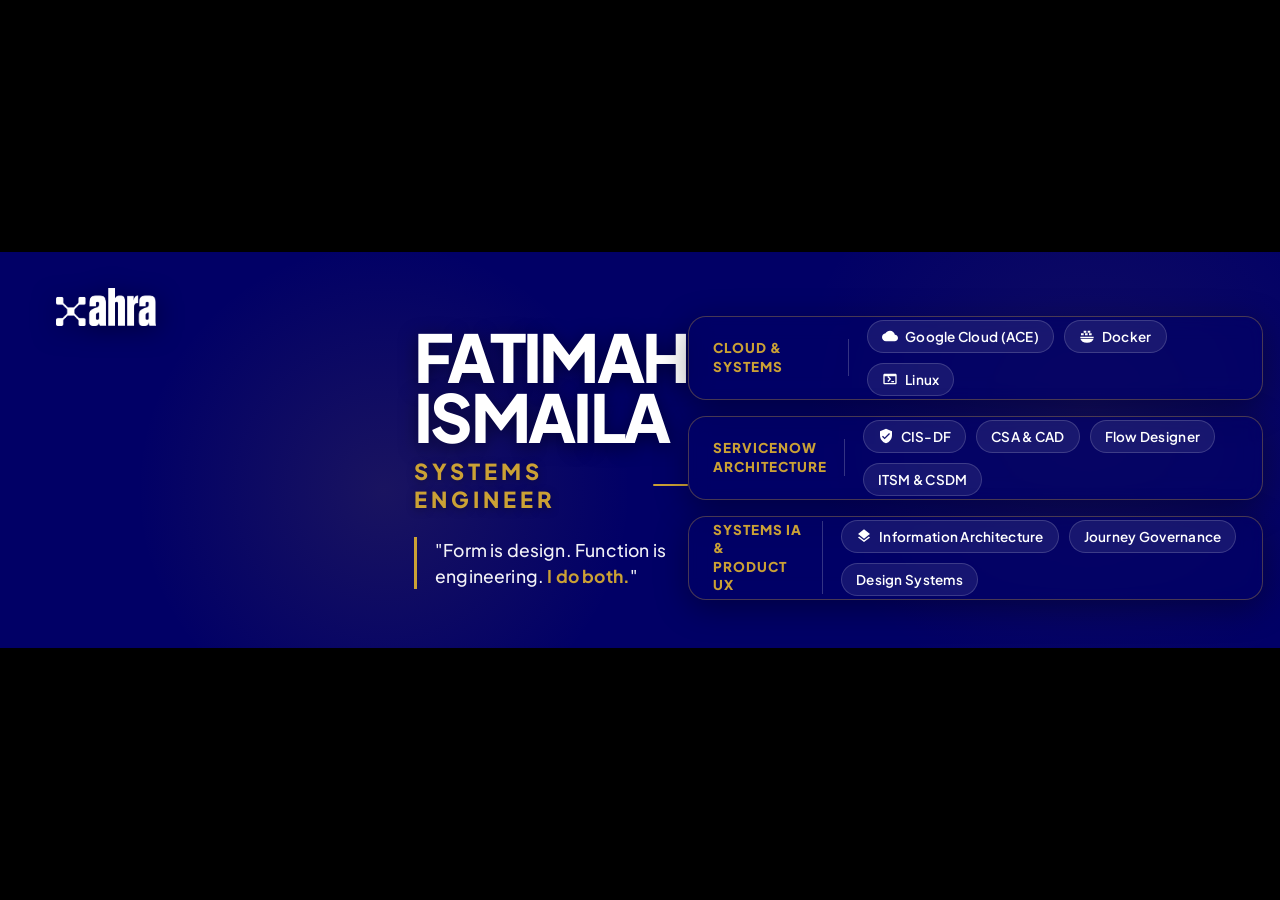
==== banner-design.html @ bd6edb03 "Update portfolio with mobile popup nav, clean header, and refresh LinkedIn banner to Systems Enginee" ====
<!DOCTYPE html>
<html lang="en">
<head>
  <meta charset="UTF-8">
  <meta name="viewport" content="width=device-width, initial-scale=1.0">
  <title>LinkedIn Banner Design</title>
  
  <!-- Plus Jakarta Sans from Google Fonts -->
  <link rel="preconnect" href="https://fonts.googleapis.com">
  <link rel="preconnect" href="https://fonts.gstatic.com" crossorigin>
  <link href="https://fonts.googleapis.com/css2?family=Plus+Jakarta+Sans:ital,wght@0,300;0,400;0,500;0,600;0,700;0,800;1,400&display=swap" rel="stylesheet">

  <style>
    /* Reset & Base */
    * {
      margin: 0;
      padding: 0;
      box-sizing: border-box;
    }

    body {
      background-color: #000000;
      font-family: 'Plus Jakarta Sans', sans-serif;
      overflow: hidden;
      display: flex;
      justify-content: center;
      align-items: center;
      height: 100vh;
      width: 100vw;
    }

    /* Banner Container - Exact LinkedIn Dimensions */
    .banner {
      width: 1584px;
      height: 396px;
      background-color: #010066; /* Brand Navy */
      position: relative;
      overflow: hidden;
      display: flex;
      align-items: center;
      justify-content: space-between;
      padding: 0 64px;
      z-index: 0;
    }

    /* Top Left Corner Logo */
    .top-left-logo {
      position: absolute;
      top: 36px;
      left: 56px;
      height: 38px;
      width: auto;
      z-index: 20;
      filter: drop-shadow(0 4px 12px rgba(0, 0, 0, 0.5));
    }

    /* Brand Pattern Background Overlay */
    .pattern-bg {
      position: absolute;
      inset: 0;
      background-image: url('brand-pattern.png');
      background-repeat: repeat;
      background-size: 500px; /* Clean scale for diagonal shapes */
      opacity: 0.16; /* Subtle, non-distracting background */
      mix-blend-mode: multiply; /* Blends white shapes into navy background */
      z-index: 1;
    }

    /* Dark Radial Gradient to focus attention and fade out pattern */
    .pattern-fade {
      position: absolute;
      inset: 0;
      background: radial-gradient(circle at 80% 50%, rgba(1, 0, 102, 0.4) 0%, rgba(1, 0, 102, 0.95) 80%);
      z-index: 2;
    }

    /* Subtle ambient glows using Gold (#CBA135) */
    .ambient-glow-left {
      position: absolute;
      top: 60%;
      left: 30%;
      transform: translate(-50%, -50%);
      width: 500px;
      height: 500px;
      background: radial-gradient(circle, rgba(203, 161, 53, 0.12) 0%, rgba(203, 161, 53, 0) 70%);
      z-index: 3;
      pointer-events: none;
    }

    .ambient-glow-right {
      position: absolute;
      top: 40%;
      right: 15%;
      transform: translate(50%, -50%);
      width: 600px;
      height: 600px;
      background: radial-gradient(circle, rgba(203, 161, 53, 0.08) 0%, rgba(203, 161, 53, 0) 70%);
      z-index: 3;
      pointer-events: none;
    }

    /* Left Side Content (Name, Systems Engineer Title, Quote) */
    .left-content {
      position: relative;
      z-index: 10;
      display: flex;
      flex-direction: column;
      justify-content: center;
      height: 100%;
      padding-left: 350px; /* Safe space to prevent LinkedIn DP overlap */
      max-width: 820px;
      padding-top: 15px;
    }

    /* Display Font simulation matching the portfolio h1.display-font style */
    .display-font {
      font-weight: 800;
      text-transform: uppercase;
      letter-spacing: -0.04em;
      line-height: 0.92;
    }

    .name-title {
      font-size: 66px;
      color: #FFFFFF;
      margin-bottom: 10px;
      text-shadow: 0 4px 18px rgba(0, 0, 0, 0.5);
    }

    .role-title {
      font-size: 22px;
      color: #CBA135; /* Brand Gold */
      font-weight: 800;
      letter-spacing: 0.18em;
      text-transform: uppercase;
      margin-bottom: 24px;
      text-shadow: 0 2px 8px rgba(0, 0, 0, 0.35);
      display: flex;
      align-items: center;
      gap: 12px;
    }

    .role-title::after {
      content: '';
      display: inline-block;
      width: 42px;
      height: 2.5px;
      background: #CBA135;
      border-radius: 2px;
    }

    .quote-box {
      border-left: 3.5px solid #CBA135;
      padding-left: 18px;
      max-width: 530px;
    }

    .quote-text {
      font-size: 17.5px;
      color: rgba(255, 255, 255, 0.95);
      line-height: 1.5;
      font-weight: 500;
      letter-spacing: 0.01em;
    }

    .quote-text em {
      color: #CBA135;
      font-style: normal;
      font-weight: 700;
    }

    /* Right Side Content (Tech Stack Silos with Iconic Logos + Labels) */
    .right-content {
      position: relative;
      z-index: 10;
      display: flex;
      flex-direction: column;
      gap: 16px;
      margin-right: 10px;
      padding-top: 15px;
    }

    /* Silo Rectangle Grouping */
    .silo-card {
      width: 575px;
      height: 84px;
      background: rgba(1, 0, 102, 0.55); /* Glass Navy */
      border: 1.5px solid rgba(203, 161, 53, 0.35); /* Gold outline */
      border-radius: 18px;
      display: flex;
      align-items: center;
      padding: 0 24px;
      box-shadow: 0 8px 32px rgba(0, 0, 0, 0.35);
      backdrop-filter: blur(10px);
      transition: all 0.3s ease;
    }

    .silo-card:hover {
      border-color: rgba(203, 161, 53, 0.7);
      box-shadow: 0 8px 32px rgba(203, 161, 53, 0.15);
      transform: translateY(-2px);
    }

    /* Silo Left Column (Category Title) */
    .silo-category {
      width: 145px;
      font-size: 13.5px;
      font-weight: 800;
      color: #CBA135; /* Gold category text */
      text-transform: uppercase;
      letter-spacing: 0.08em;
      border-right: 1.5px solid rgba(255, 255, 255, 0.2);
      padding-right: 16px;
      margin-right: 18px;
      line-height: 1.35;
    }

    /* Silo Right Column (Tools list with SVG icons & text) */
    .silo-tools {
      display: flex;
      flex-wrap: wrap;
      gap: 10px;
      align-items: center;
    }

    /* Premium Pill Badge for Tools */
    .tool-pill {
      background: rgba(255, 255, 255, 0.08);
      border: 1.2px solid rgba(255, 255, 255, 0.16);
      color: #FFFFFF;
      padding: 7px 14px;
      border-radius: 24px;
      font-size: 13.5px;
      font-weight: 600;
      letter-spacing: 0.02em;
      transition: all 0.3s ease;
      display: inline-flex;
      align-items: center;
      gap: 7px;
    }

    .tool-pill svg {
      width: 16px;
      height: 16px;
      fill: currentColor;
      flex-shrink: 0;
    }

    .tool-pill:hover {
      background: rgba(203, 161, 53, 0.18);
      border-color: rgba(203, 161, 53, 0.5);
      color: #CBA135;
    }
  </style>
</head>
<body>

  <div class="banner">
    <!-- Visual background layers -->
    <div class="pattern-bg"></div>
    <div class="pattern-fade"></div>
    <div class="ambient-glow-left"></div>
    <div class="ambient-glow-right"></div>

    <!-- Top Left Brand Logo -->
    <img src="xahra-logo-white.png" alt="Xahra" class="top-left-logo">

    <!-- Left Branding Section -->
    <div class="left-content">
      <div class="name-title display-font">FATIMAH ISMAILA</div>
      <div class="role-title">SYSTEMS ENGINEER</div>
      <div class="quote-box">
        <p class="quote-text">"Form is design. Function is engineering. <em>I do both.</em>"</p>
      </div>
    </div>

    <!-- Right Stack Silo Section -->
    <div class="right-content">
      
      <!-- Silo 1: Systems & Cloud -->
      <div class="silo-card">
        <div class="silo-category">Cloud &amp;<br>Systems</div>
        <div class="silo-tools">
          <span class="tool-pill">
            <svg viewBox="0 0 24 24"><path d="M19.35 10.04C18.67 6.59 15.64 4 12 4 9.11 4 6.6 5.64 5.35 8.04 2.34 8.36 0 10.91 0 14c0 3.31 2.69 6 6 6h13c2.76 0 5-2.24 5-5 0-2.64-2.05-4.78-4.65-4.96z"/></svg>
            Google Cloud (ACE)
          </span>
          <span class="tool-pill">
            <svg viewBox="0 0 24 24"><path d="M2 13h20v2H2zm1-5h4v3H3zm6 0h4v3H9zm6 0h4v3h-4zm-8-4h4v3H7zm6 0h4v3h-4zM2 16h20c-1 3.5-4.5 6-10 6S3 19.5 2 16z"/></svg>
            Docker
          </span>
          <span class="tool-pill">
            <svg viewBox="0 0 24 24"><path d="M20 4H4c-1.1 0-2 .9-2 2v12c0 1.1.9 2 2 2h16c1.1 0 2-.9 2-2V6c0-1.1-.9-2-2-2zm0 14H4V8h16v10zm-12-3l3-3-3-3 1.4-1.4 4.4 4.4-4.4 4.4L8 15zm6 0h4v2h-4v-2z"/></svg>
            Linux
          </span>
        </div>
      </div>

      <!-- Silo 2: ServiceNow Architecture -->
      <div class="silo-card">
        <div class="silo-category">ServiceNow<br>Architecture</div>
        <div class="silo-tools">
          <span class="tool-pill">
            <svg viewBox="0 0 24 24"><path d="M12 1L3 5v6c0 5.55 3.84 10.74 9 12 5.16-1.26 9-6.45 9-12V5l-9-4zm-2 16l-4-4 1.41-1.41L10 14.17l6.59-6.59L18 9l-8 8z"/></svg>
            CIS-DF
          </span>
          <span class="tool-pill">CSA &amp; CAD</span>
          <span class="tool-pill">Flow Designer</span>
          <span class="tool-pill">ITSM &amp; CSDM</span>
        </div>
      </div>

      <!-- Silo 3: Strategic UX -->
      <div class="silo-card">
        <div class="silo-category">Systems IA &amp;<br>Product UX</div>
        <div class="silo-tools">
          <span class="tool-pill">
            <svg viewBox="0 0 24 24"><path d="M11.99 18.54l-7.37-5.73L3 14.07l9 7 9-7-1.63-1.27-7.38 5.74zM12 16l7.36-5.73L21 9.01l-9-7-9 7 1.63 1.27L12 16z"/></svg>
            Information Architecture
          </span>
          <span class="tool-pill">Journey Governance</span>
          <span class="tool-pill">Design Systems</span>
        </div>
      </div>

    </div>
  </div>

</body>
</html>
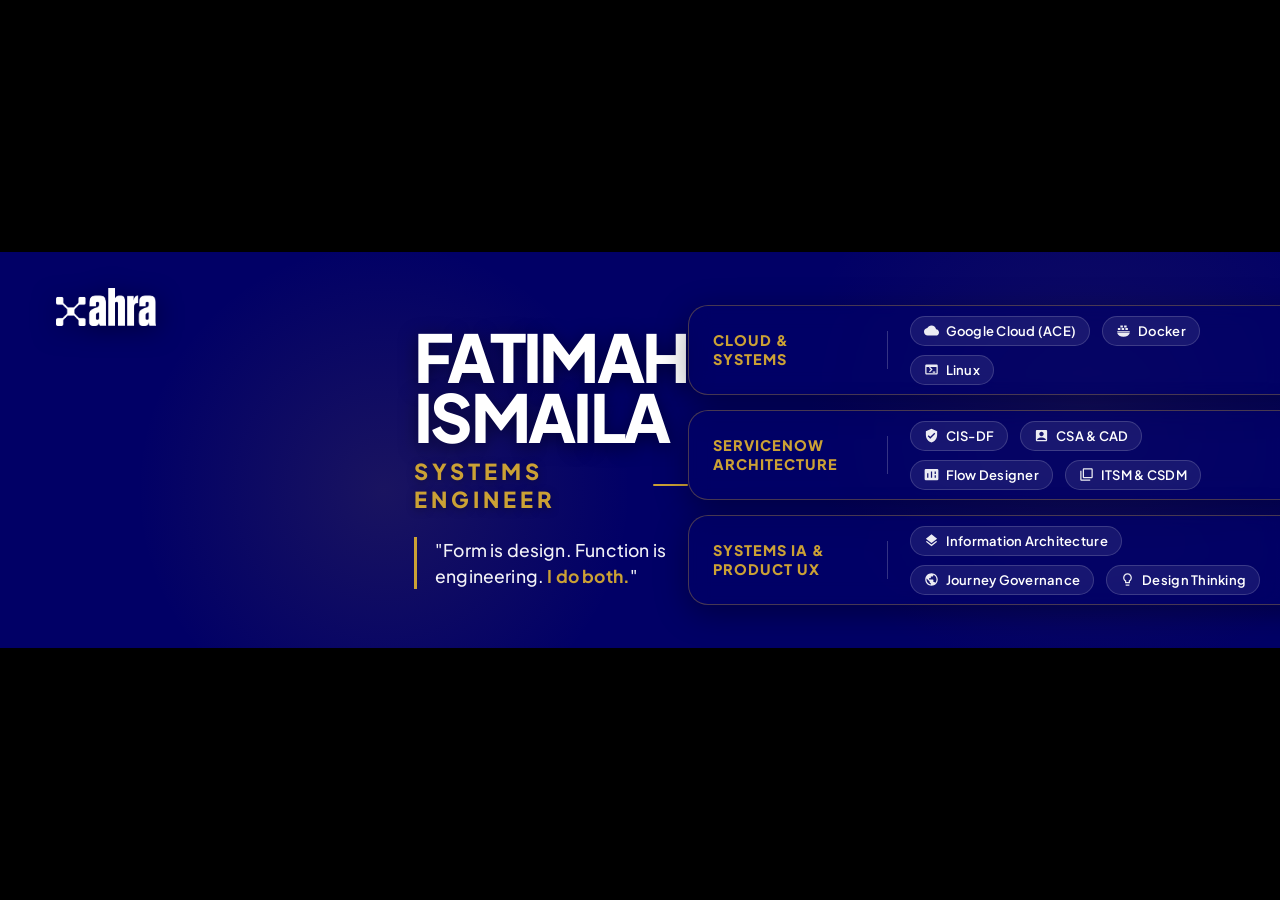
==== commit 95534578: "Refine LinkedIn banner: add icons to all pills, clean 2-line category layout, expand padding, change" ====
--- a/banner-design.html
+++ b/banner-design.html
@@ -175,18 +175,18 @@
       z-index: 10;
       display: flex;
       flex-direction: column;
-      gap: 16px;
-      margin-right: 10px;
-      padding-top: 15px;
-    }
-
-    /* Silo Rectangle Grouping */
+      gap: 15px;
+      margin-right: 0px;
+      padding-top: 10px;
+    }
+
+    /* Silo Rectangle Grouping - Widened with generous internal padding */
     .silo-card {
-      width: 575px;
-      height: 84px;
-      background: rgba(1, 0, 102, 0.55); /* Glass Navy */
+      width: 630px;
+      height: 90px;
+      background: rgba(1, 0, 102, 0.58); /* Glass Navy */
       border: 1.5px solid rgba(203, 161, 53, 0.35); /* Gold outline */
-      border-radius: 18px;
+      border-radius: 20px;
       display: flex;
       align-items: center;
       padding: 0 24px;
@@ -198,28 +198,29 @@
     .silo-card:hover {
       border-color: rgba(203, 161, 53, 0.7);
       box-shadow: 0 8px 32px rgba(203, 161, 53, 0.15);
-      transform: translateY(-2px);
-    }
-
-    /* Silo Left Column (Category Title) */
+    }
+
+    /* Silo Left Column (Category Title) - 2 lines max, ample width */
     .silo-category {
-      width: 145px;
-      font-size: 13.5px;
+      width: 175px;
+      min-width: 175px;
+      font-size: 14.5px;
       font-weight: 800;
       color: #CBA135; /* Gold category text */
       text-transform: uppercase;
-      letter-spacing: 0.08em;
+      letter-spacing: 0.07em;
       border-right: 1.5px solid rgba(255, 255, 255, 0.2);
-      padding-right: 16px;
-      margin-right: 18px;
-      line-height: 1.35;
-    }
-
-    /* Silo Right Column (Tools list with SVG icons & text) */
+      padding-right: 18px;
+      margin-right: 22px;
+      line-height: 1.3;
+      white-space: normal;
+    }
+
+    /* Silo Right Column (Tools list with SVG icons & text) - spacious layout */
     .silo-tools {
       display: flex;
       flex-wrap: wrap;
-      gap: 10px;
+      gap: 9px 12px;
       align-items: center;
     }
 
@@ -228,9 +229,9 @@
       background: rgba(255, 255, 255, 0.08);
       border: 1.2px solid rgba(255, 255, 255, 0.16);
       color: #FFFFFF;
-      padding: 7px 14px;
+      padding: 6px 13px;
       border-radius: 24px;
-      font-size: 13.5px;
+      font-size: 13px;
       font-weight: 600;
       letter-spacing: 0.02em;
       transition: all 0.3s ease;
@@ -240,10 +241,11 @@
     }
 
     .tool-pill svg {
-      width: 16px;
-      height: 16px;
+      width: 15px;
+      height: 15px;
       fill: currentColor;
       flex-shrink: 0;
+      opacity: 0.92;
     }
 
     .tool-pill:hover {
@@ -304,13 +306,22 @@
             <svg viewBox="0 0 24 24"><path d="M12 1L3 5v6c0 5.55 3.84 10.74 9 12 5.16-1.26 9-6.45 9-12V5l-9-4zm-2 16l-4-4 1.41-1.41L10 14.17l6.59-6.59L18 9l-8 8z"/></svg>
             CIS-DF
           </span>
-          <span class="tool-pill">CSA &amp; CAD</span>
-          <span class="tool-pill">Flow Designer</span>
-          <span class="tool-pill">ITSM &amp; CSDM</span>
+          <span class="tool-pill">
+            <svg viewBox="0 0 24 24"><path d="M19 3H5c-1.1 0-2 .9-2 2v14c0 1.1.9 2 2 2h14c1.1 0 2-.9 2-2V5c0-1.1-.9-2-2-2zm-7 3c1.93 0 3.5 1.57 3.5 3.5S13.93 13 12 13s-3.5-1.57-3.5-3.5S10.07 6 12 6zm7 13H5v-.23c0-.62.28-1.2.76-1.58C7.47 15.82 9.64 15 12 15s4.53.82 6.24 2.19c.48.38.76.97.76 1.58v.23z"/></svg>
+            CSA &amp; CAD
+          </span>
+          <span class="tool-pill">
+            <svg viewBox="0 0 24 24"><path d="M17 17h2v-4h-2v4zm0-6h2V7h-2v4zm-6 6h2V7h-2v10zm-6 0h2v-7H5v7zM3 3h18a2 2 0 0 1 2 2v14a2 2 0 0 1-2 2H3a2 2 0 0 1-2-2V5a2 2 0 0 1 2-2z"/></svg>
+            Flow Designer
+          </span>
+          <span class="tool-pill">
+            <svg viewBox="0 0 24 24"><path d="M4 6H2v14c0 1.1.9 2 2 2h14v-2H4V6zm16-4H8c-1.1 0-2 .9-2 2v12c0 1.1.9 2 2 2h12c1.1 0 2-.9 2-2V4c0-1.1-.9-2-2-2zm0 14H8V4h12v12z"/></svg>
+            ITSM &amp; CSDM
+          </span>
         </div>
       </div>
 
-      <!-- Silo 3: Strategic UX -->
+      <!-- Silo 3: Systems IA & Product UX -->
       <div class="silo-card">
         <div class="silo-category">Systems IA &amp;<br>Product UX</div>
         <div class="silo-tools">
@@ -318,8 +329,14 @@
             <svg viewBox="0 0 24 24"><path d="M11.99 18.54l-7.37-5.73L3 14.07l9 7 9-7-1.63-1.27-7.38 5.74zM12 16l7.36-5.73L21 9.01l-9-7-9 7 1.63 1.27L12 16z"/></svg>
             Information Architecture
           </span>
-          <span class="tool-pill">Journey Governance</span>
-          <span class="tool-pill">Design Systems</span>
+          <span class="tool-pill">
+            <svg viewBox="0 0 24 24"><path d="M12 2C6.48 2 2 6.48 2 12s4.48 10 10 10 10-4.48 10-10S17.52 2 12 2zm-1 17.93c-3.95-.49-7-3.85-7-7.93 0-.62.08-1.21.21-1.79L9 15v1c0 1.1.9 2 2 2v1.93zm6.9-2.54c-.26-.81-1-1.39-1.9-1.39h-1v-3c0-.55-.45-1-1-1H8v-2h2c.55 0 1-.45 1-1V7h2c1.1 0 2-.9 2-2v-.41c2.93 1.19 5 4.06 5 7.41 0 2.08-.8 3.97-2.1 5.39z"/></svg>
+            Journey Governance
+          </span>
+          <span class="tool-pill">
+            <svg viewBox="0 0 24 24"><path d="M9 21c0 .55.45 1 1 1h4c.55 0 1-.45 1-1v-1H9v1zm3-19C8.14 2 5 5.14 5 9c0 2.38 1.19 4.47 3 5.74V17c0 .55.45 1 1 1h6c.55 0 1-.45 1-1v-2.26c1.81-1.27 3-3.36 3-5.74 0-3.86-3.14-7-7-7zm2.85 11.1l-.85.6V16h-4v-2.3l-.85-.6C7.8 12.16 7 10.63 7 9c0-2.76 2.24-5 5-5s5 2.24 5 5c0 1.63-.8 3.16-2.15 4.1z"/></svg>
+            Design Thinking
+          </span>
         </div>
       </div>
 
